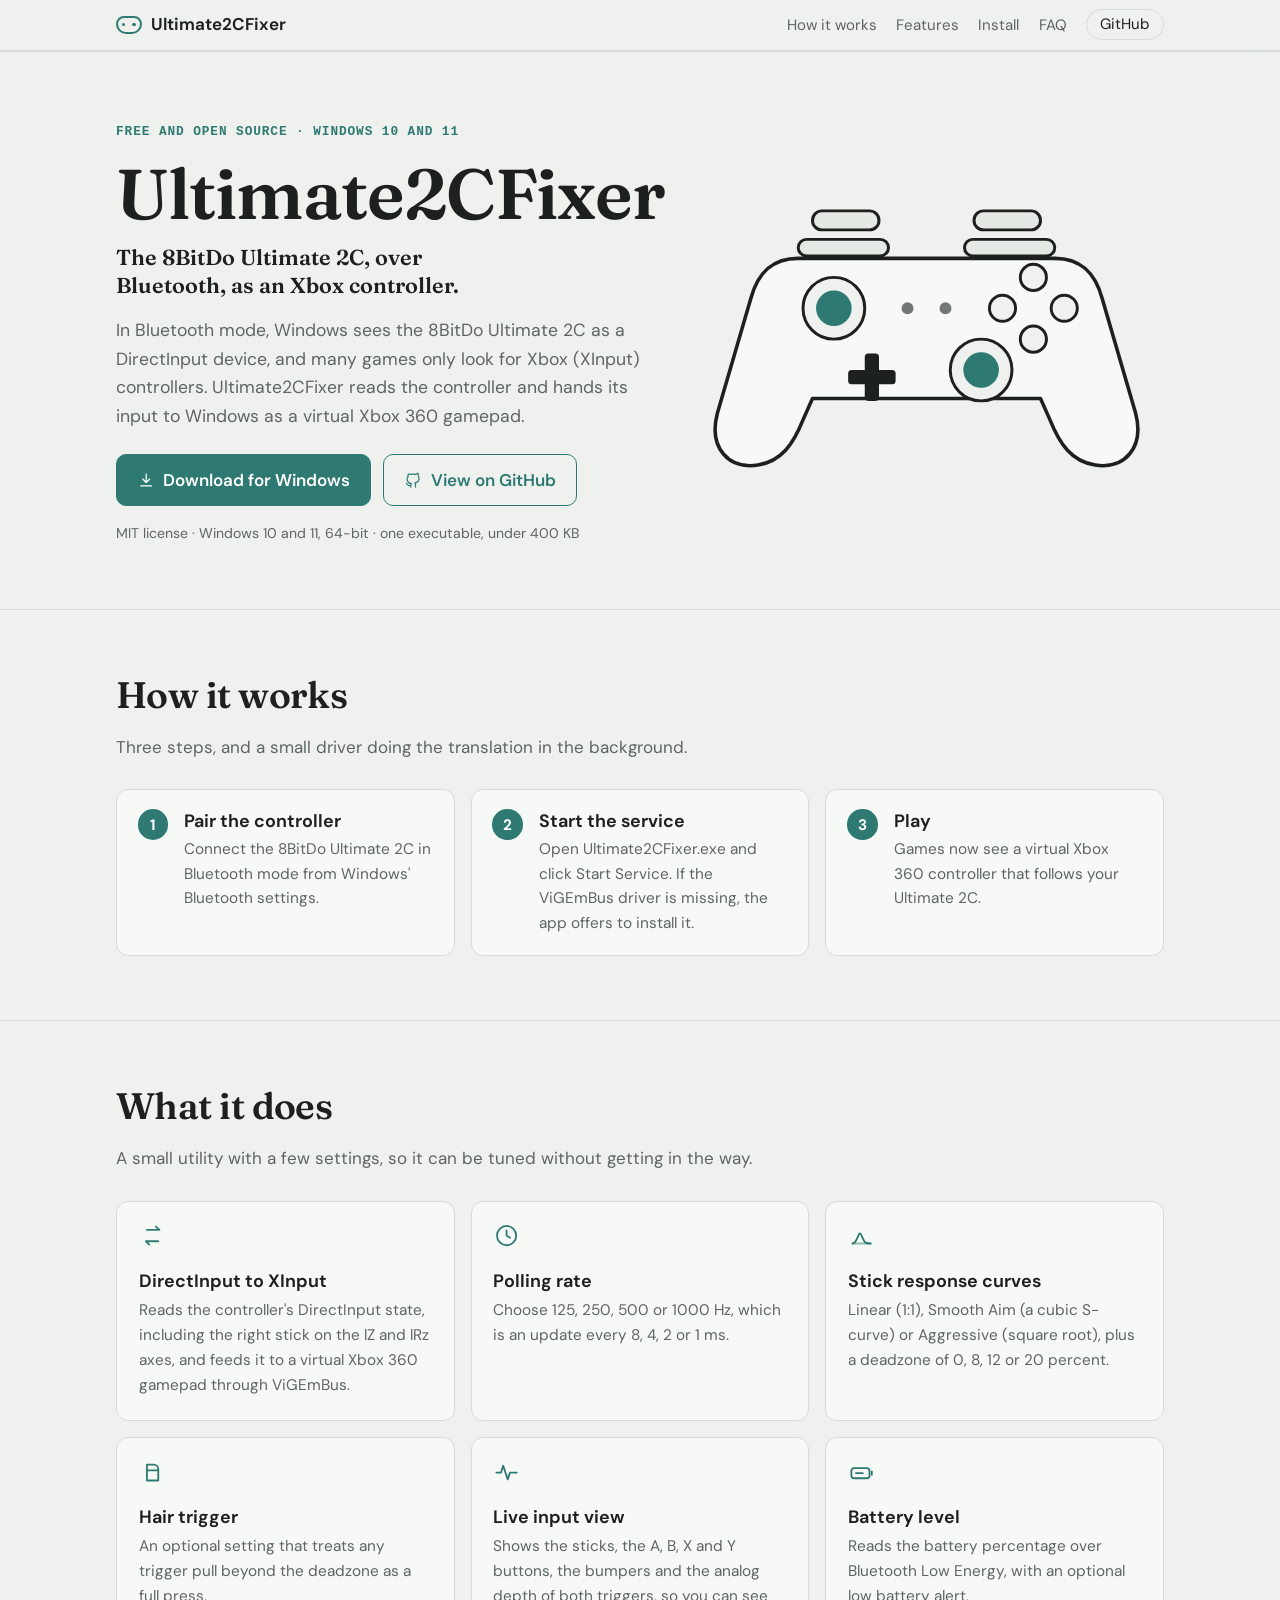
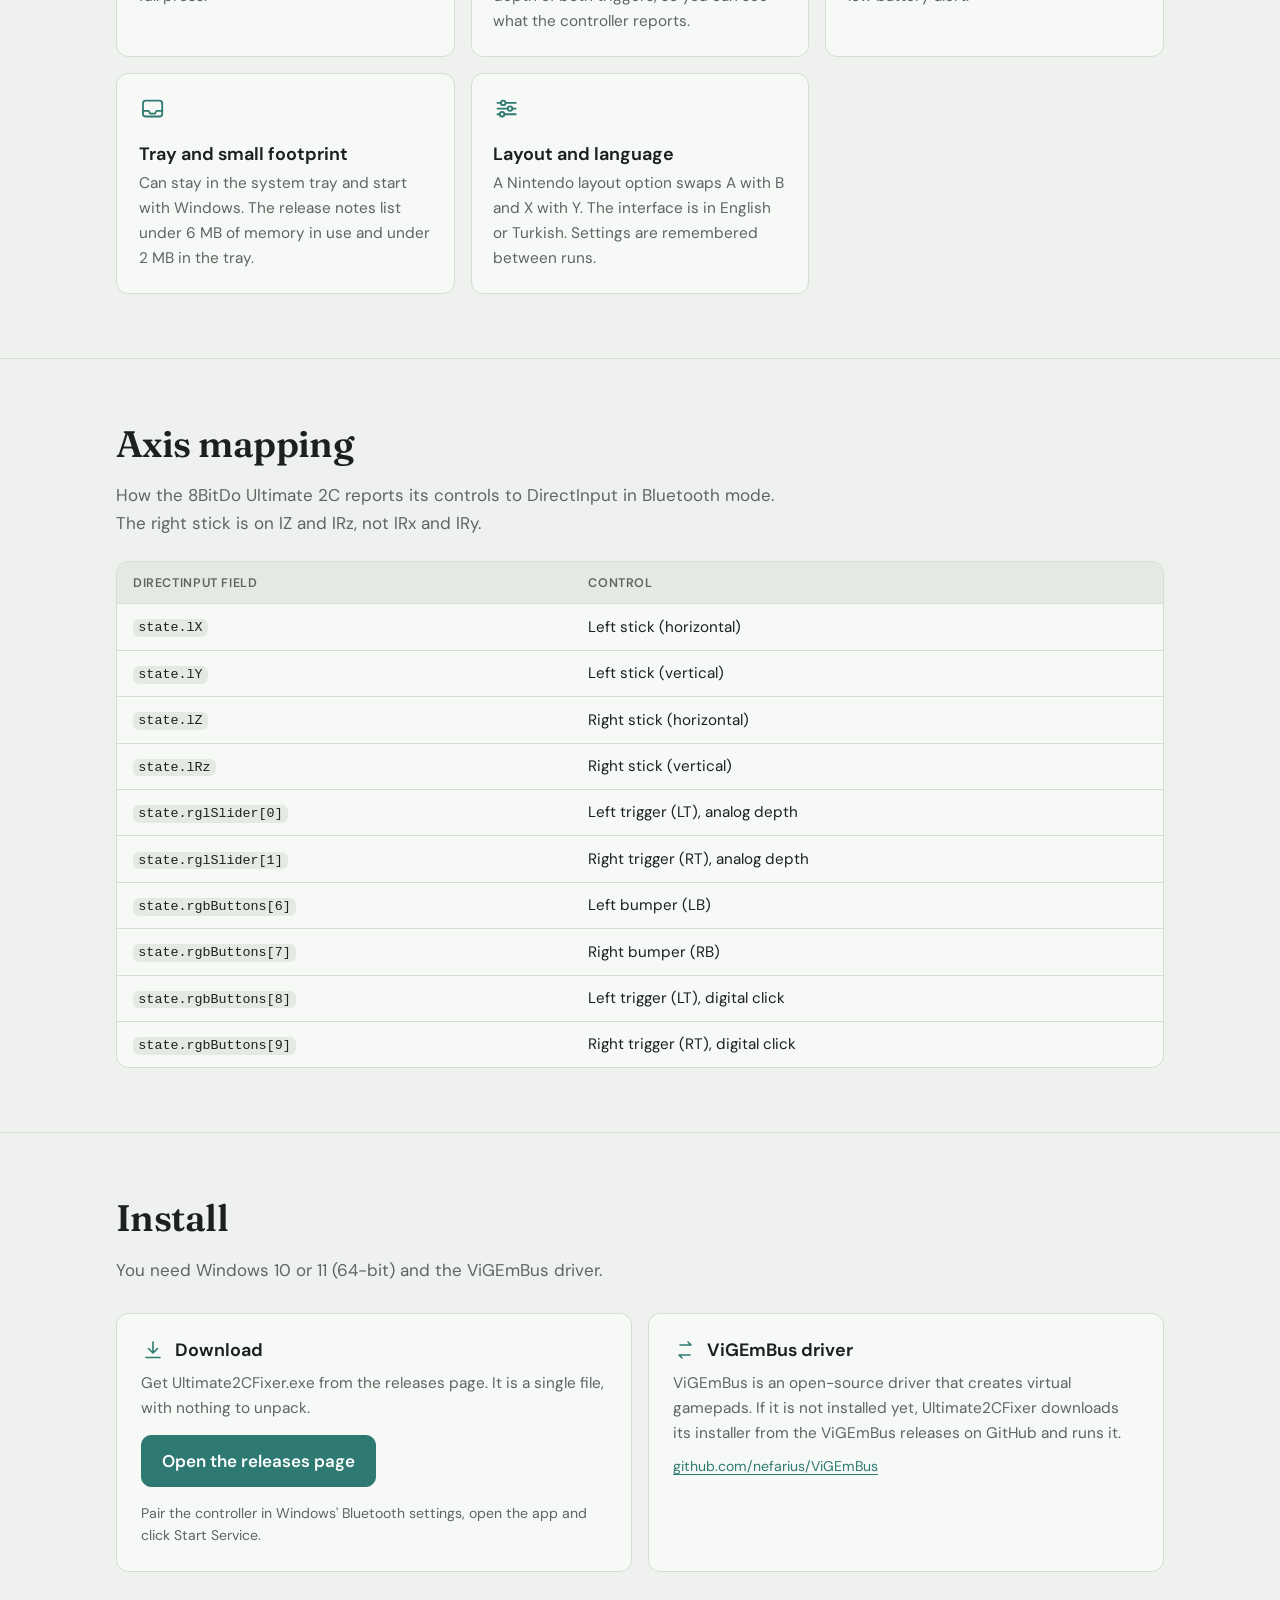
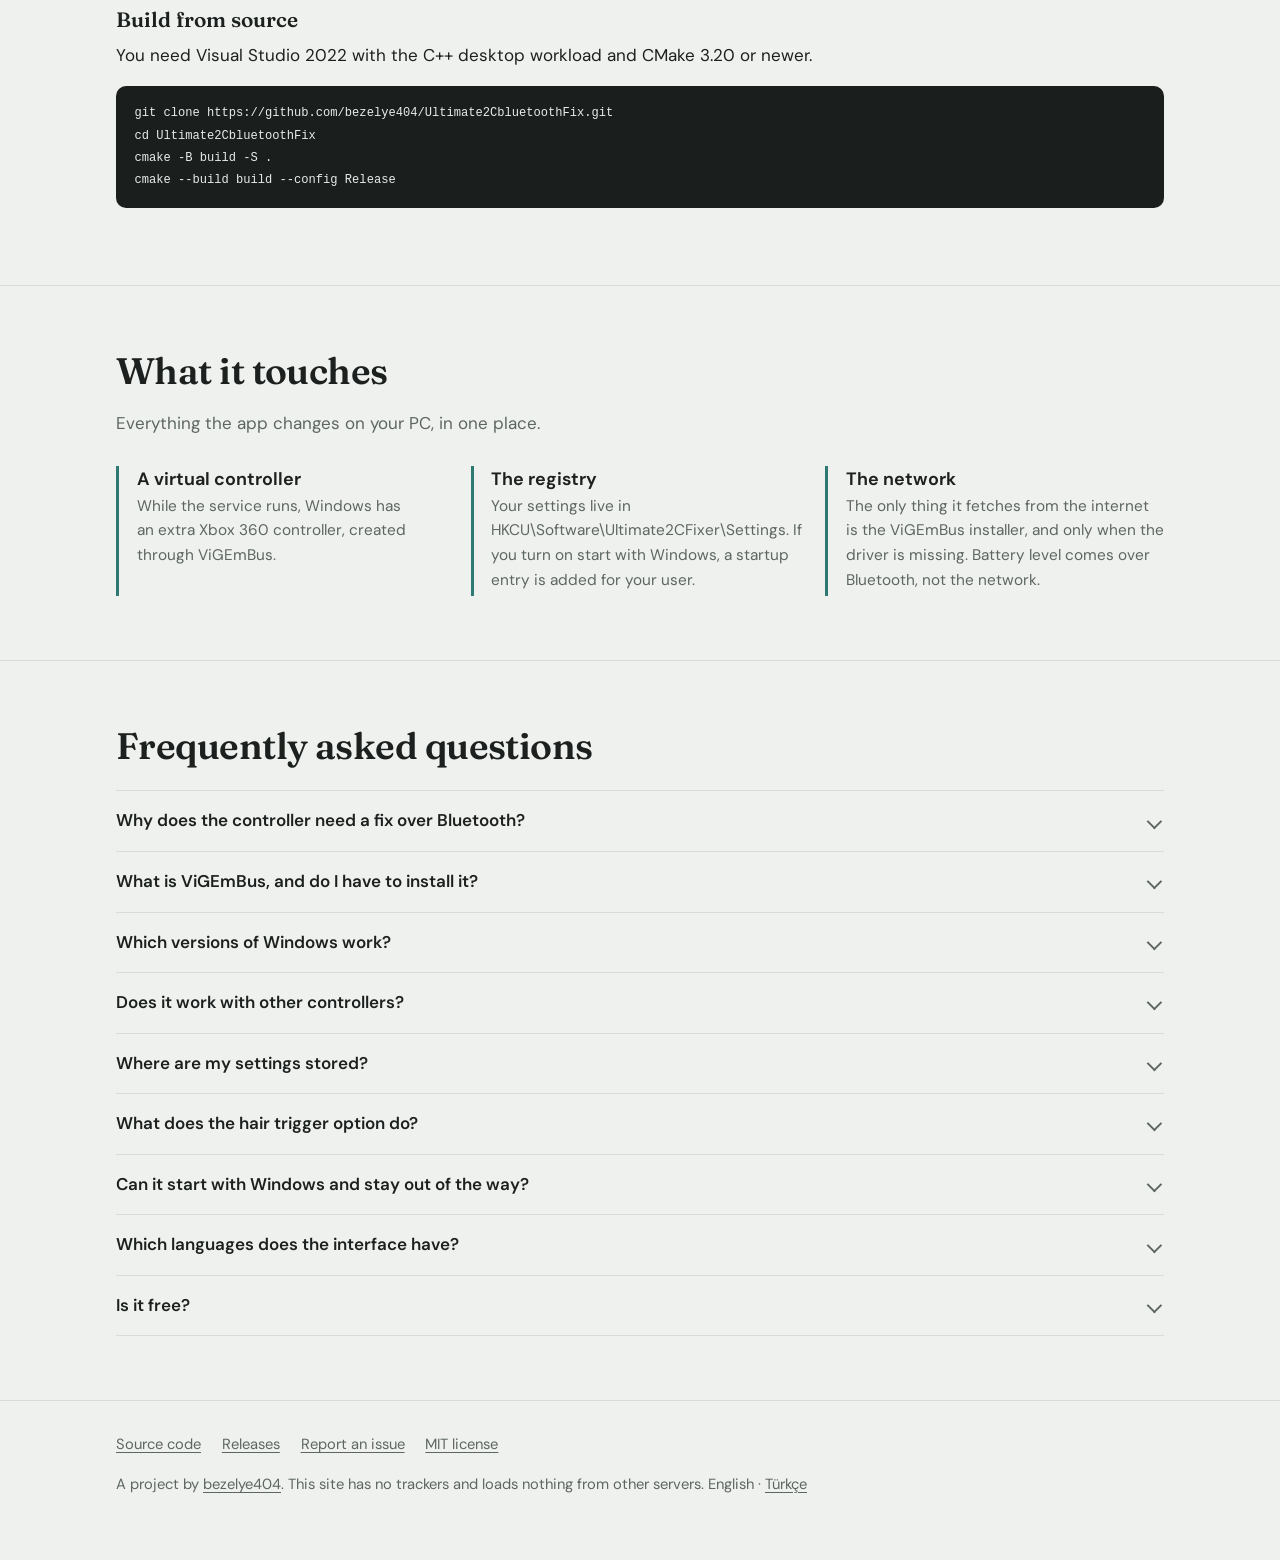
==== docs/index.html @ dd8c4dba "Add a project website (English and Turkish) in docs/" ====
<!doctype html>
<html lang="en">
<head>
  <meta charset="utf-8">
  <meta name="viewport" content="width=device-width, initial-scale=1">
  <title>Ultimate2CFixer: use the 8BitDo Ultimate 2C over Bluetooth on Windows</title>
  <meta name="description" content="Ultimate2CFixer is a free, open-source Windows utility that lets games see the 8BitDo Ultimate 2C as an Xbox (XInput) controller over Bluetooth. Native C++, under 400 KB.">
  <meta name="robots" content="index, follow, max-image-preview:large, max-snippet:-1">
  <link rel="canonical" href="https://bezelye404.github.io/Ultimate2CbluetoothFix/">
  <link rel="alternate" hreflang="en" href="https://bezelye404.github.io/Ultimate2CbluetoothFix/">
  <link rel="alternate" hreflang="tr" href="https://bezelye404.github.io/Ultimate2CbluetoothFix/tr/">
  <link rel="alternate" hreflang="x-default" href="https://bezelye404.github.io/Ultimate2CbluetoothFix/">
  <meta name="color-scheme" content="light dark">
  <meta name="theme-color" content="#eff1ee" media="(prefers-color-scheme: light)">
  <meta name="theme-color" content="#151918" media="(prefers-color-scheme: dark)">
  <meta http-equiv="Content-Security-Policy" content="default-src 'none'; img-src 'self'; style-src 'self'; font-src 'self'; base-uri 'none'; form-action 'none'">
  <meta name="referrer" content="no-referrer">
  <link rel="icon" type="image/svg+xml" href="favicon.svg">
  <link rel="preload" href="fonts/fraunces.woff2" as="font" type="font/woff2" crossorigin>
  <link rel="preload" href="fonts/dm-sans.woff2" as="font" type="font/woff2" crossorigin>
  <link rel="stylesheet" href="style.css">

  <meta property="og:type" content="website">
  <meta property="og:site_name" content="Ultimate2CFixer">
  <meta property="og:locale" content="en_US">
  <meta property="og:locale:alternate" content="tr_TR">
  <meta property="og:title" content="Ultimate2CFixer: the 8BitDo Ultimate 2C as an Xbox controller over Bluetooth">
  <meta property="og:description" content="A small, free Windows utility that turns the controller's Bluetooth DirectInput into a virtual Xbox 360 gamepad.">
  <meta property="og:url" content="https://bezelye404.github.io/Ultimate2CbluetoothFix/">
  <meta property="og:image" content="https://bezelye404.github.io/Ultimate2CbluetoothFix/og-image.png">
  <meta property="og:image:type" content="image/png">
  <meta property="og:image:width" content="1200">
  <meta property="og:image:height" content="630">
  <meta property="og:image:alt" content="Ultimate2CFixer: a flat drawing of a game controller">
  <meta name="twitter:card" content="summary_large_image">
  <meta name="twitter:title" content="Ultimate2CFixer: the 8BitDo Ultimate 2C as an Xbox controller over Bluetooth">
  <meta name="twitter:description" content="A small, free Windows utility that turns the controller's Bluetooth DirectInput into a virtual Xbox 360 gamepad.">
  <meta name="twitter:image" content="https://bezelye404.github.io/Ultimate2CbluetoothFix/og-image.png">

  <script type="application/ld+json">
  {
    "@context": "https://schema.org",
    "@graph": [
      {
        "@type": "SoftwareApplication",
        "@id": "https://bezelye404.github.io/Ultimate2CbluetoothFix/#app",
        "name": "Ultimate2CFixer",
        "alternateName": "Ultimate2CbluetoothFix",
        "applicationCategory": "UtilitiesApplication",
        "operatingSystem": "Windows 10, Windows 11 (64-bit)",
        "description": "A free, open-source Windows utility that exposes the 8BitDo Ultimate 2C, connected over Bluetooth, as a virtual Xbox 360 (XInput) controller.",
        "url": "https://bezelye404.github.io/Ultimate2CbluetoothFix/",
        "downloadUrl": "https://github.com/bezelye404/Ultimate2CbluetoothFix/releases/latest",
        "codeRepository": "https://github.com/bezelye404/Ultimate2CbluetoothFix",
        "license": "https://opensource.org/licenses/MIT",
        "isAccessibleForFree": true,
        "author": {
          "@id": "https://bezelye404.github.io/#person"
        },
        "offers": {
          "@type": "Offer",
          "price": "0",
          "priceCurrency": "USD"
        },
        "inLanguage": [
          "en",
          "tr"
        ]
      },
      {
        "@type": "FAQPage",
        "mainEntity": [
          {
            "@type": "Question",
            "name": "Why does the controller need a fix over Bluetooth?",
            "acceptedAnswer": {
              "@type": "Answer",
              "text": "In Bluetooth mode, Windows sees the Ultimate 2C as a DirectInput device, with the right stick on the lZ and lRz axes. Many games only support Xbox (XInput) controllers, so they do not see it. Ultimate2CFixer reads the DirectInput state and passes it on through a virtual Xbox 360 controller."
            }
          },
          {
            "@type": "Question",
            "name": "What is ViGEmBus, and do I have to install it?",
            "acceptedAnswer": {
              "@type": "Answer",
              "text": "ViGEmBus is an open-source driver that lets programs create virtual gamepads, and Ultimate2CFixer needs it. If it is missing, the app offers to download and install it."
            }
          },
          {
            "@type": "Question",
            "name": "Which versions of Windows work?",
            "acceptedAnswer": {
              "@type": "Answer",
              "text": "Windows 10 and 11, 64-bit."
            }
          },
          {
            "@type": "Question",
            "name": "Does it work with other controllers?",
            "acceptedAnswer": {
              "@type": "Answer",
              "text": "It was written for the 8BitDo Ultimate 2C in Bluetooth mode, and the axis mapping matches that controller. Other controllers are not covered."
            }
          },
          {
            "@type": "Question",
            "name": "Where are my settings stored?",
            "acceptedAnswer": {
              "@type": "Answer",
              "text": "In the registry, under HKCU\\Software\\Ultimate2CFixer\\Settings, for your Windows user only."
            }
          },
          {
            "@type": "Question",
            "name": "What does the hair trigger option do?",
            "acceptedAnswer": {
              "@type": "Answer",
              "text": "It treats any trigger pull beyond the deadzone as a full press, so a light touch registers as 255, the maximum."
            }
          },
          {
            "@type": "Question",
            "name": "Can it start with Windows and stay out of the way?",
            "acceptedAnswer": {
              "@type": "Answer",
              "text": "Yes. There is a start with Windows option, and the app can minimize to the system tray when you close the window."
            }
          },
          {
            "@type": "Question",
            "name": "Which languages does the interface have?",
            "acceptedAnswer": {
              "@type": "Answer",
              "text": "English and Turkish."
            }
          },
          {
            "@type": "Question",
            "name": "Is it free?",
            "acceptedAnswer": {
              "@type": "Answer",
              "text": "Yes. It is released under the MIT license and the source code is on GitHub."
            }
          }
        ]
      },
      {
        "@type": "BreadcrumbList",
        "itemListElement": [
          {
            "@type": "ListItem",
            "position": 1,
            "name": "bezelye404",
            "item": "https://bezelye404.github.io/"
          },
          {
            "@type": "ListItem",
            "position": 2,
            "name": "Ultimate2CFixer",
            "item": "https://bezelye404.github.io/Ultimate2CbluetoothFix/"
          }
        ]
      }
    ]
  }
  </script>
</head>
<body>
  <a class="skip" href="#main">Skip to content</a>

  <header class="site">
    <div class="wrap">
      <a class="brand" href="#top"><span class="mark" aria-hidden="true"></span> Ultimate2CFixer</a>
      <nav aria-label="Main">
        <ul>
          <li><a href="#how">How it works</a></li>
          <li class="hide-small"><a href="#features">Features</a></li>
          <li class="hide-small"><a href="#install">Install</a></li>
          <li class="hide-small"><a href="#faq">FAQ</a></li>
          <li><a class="pill" href="https://github.com/bezelye404/Ultimate2CbluetoothFix">GitHub</a></li>
        </ul>
      </nav>
    </div>
  </header>

  <main id="main">
    <section class="hero" id="top">
      <div class="wrap">
        <div class="hero-text">
          <p class="eyebrow">Free and open source · Windows 10 and 11</p>
          <h1>Ultimate2CFixer</h1>
          <p class="sub">The 8BitDo Ultimate 2C, over Bluetooth, as an Xbox controller.</p>
          <p class="lead">In Bluetooth mode, Windows sees the 8BitDo Ultimate 2C as a DirectInput device, and many games only look for Xbox (XInput) controllers. Ultimate2CFixer reads the controller and hands its input to Windows as a virtual Xbox 360 gamepad.</p>
          <div class="actions">
            <a class="btn" href="https://github.com/bezelye404/Ultimate2CbluetoothFix/releases/latest"><svg class="icon" viewBox="0 0 24 24" aria-hidden="true"><path d="M12 4v11M7.5 10.5L12 15l4.5-4.5M5 19.5h14"/></svg>Download for Windows</a>
            <a class="btn secondary" href="https://github.com/bezelye404/Ultimate2CbluetoothFix"><svg class="icon" viewBox="0 0 24 24" aria-hidden="true"><path d="M9 19c-4 1.2-4-2-6-2.5M15 21v-3.2a2.8 2.8 0 0 0-.8-2.2c2.7-.3 5.5-1.3 5.5-6a4.6 4.6 0 0 0-1.3-3.2 4.3 4.3 0 0 0-.1-3.2s-1-.3-3.4 1.3a11.6 11.6 0 0 0-6 0C6.5 3.9 5.5 4.2 5.5 4.2a4.3 4.3 0 0 0-.1 3.2A4.6 4.6 0 0 0 4.1 10.6c0 4.6 2.8 5.7 5.5 6A2.8 2.8 0 0 0 8.8 18.8V21"/></svg>View on GitHub</a>
          </div>
          <p class="meta">MIT license · Windows 10 and 11, 64-bit · one executable, under 400 KB</p>
        </div>
        <div class="hero-art"><svg class="pad" viewBox="0 0 400 260" role="img" aria-label="A flat drawing of a game controller with two sticks, four face buttons and a directional pad">
  <g class="triggers"><rect class="lt" x="104" y="26" width="56" height="16" rx="8"/><rect class="rt" x="240" y="26" width="56" height="16" rx="8"/></g>
  <g class="bumpers"><rect class="lb" x="92" y="50" width="76" height="14" rx="7"/><rect class="rb" x="232" y="50" width="76" height="14" rx="7"/></g>
  <path class="body" d="M92 66 H308 C330 66 342 78 348 100 L376 196 C384 226 366 244 342 240 C322 237 312 222 304 202 L296 184 H104 L96 202 C88 222 78 237 58 240 C34 244 16 226 24 196 L52 100 C58 78 70 66 92 66 Z"/>
  <g class="stick ls"><circle class="well" cx="122" cy="108" r="26"/><circle class="knob" cx="122" cy="108" r="15"/></g>
  <g class="stick rs"><circle class="well" cx="246" cy="160" r="26"/><circle class="knob" cx="246" cy="160" r="15"/></g>
  <g class="dpad"><rect x="148" y="146" width="12" height="40" rx="3"/><rect x="134" y="160" width="40" height="12" rx="3"/></g>
  <g class="face">
    <circle class="key y" cx="290" cy="82" r="11"/><circle class="key b" cx="316" cy="108" r="11"/>
    <circle class="key a" cx="290" cy="134" r="11"/><circle class="key x" cx="264" cy="108" r="11"/>
  </g>
  <g class="center"><circle cx="184" cy="108" r="5"/><circle cx="216" cy="108" r="5"/></g>
</svg></div>
      </div>
    </section>

    <section id="how">
      <div class="wrap">
        <h2>How it works</h2>
        <p class="intro">Three steps, and a small driver doing the translation in the background.</p>
        <ol class="steps">
          <li><span class="num">1</span><div><h3>Pair the controller</h3><p>Connect the 8BitDo Ultimate 2C in Bluetooth mode from Windows' Bluetooth settings.</p></div></li>
          <li><span class="num">2</span><div><h3>Start the service</h3><p>Open Ultimate2CFixer.exe and click Start Service. If the ViGEmBus driver is missing, the app offers to install it.</p></div></li>
          <li><span class="num">3</span><div><h3>Play</h3><p>Games now see a virtual Xbox 360 controller that follows your Ultimate 2C.</p></div></li>
        </ol>
      </div>
    </section>

    <section id="features">
      <div class="wrap">
        <h2>What it does</h2>
        <p class="intro">A small utility with a few settings, so it can be tuned without getting in the way.</p>
        <div class="grid">
          <article class="card">
            <svg class="icon" viewBox="0 0 24 24" aria-hidden="true"><path d="M7 7h11l-3-3M17 17H6l3 3"/></svg>
            <h3>DirectInput to XInput</h3>
            <p>Reads the controller's DirectInput state, including the right stick on the lZ and lRz axes, and feeds it to a virtual Xbox 360 gamepad through ViGEmBus.</p>
          </article>
          <article class="card">
            <svg class="icon" viewBox="0 0 24 24" aria-hidden="true"><circle cx="12" cy="12" r="8.5"/><path d="M12 7.5V12l3 2"/></svg>
            <h3>Polling rate</h3>
            <p>Choose 125, 250, 500 or 1000 Hz, which is an update every 8, 4, 2 or 1 ms.</p>
          </article>
          <article class="card">
            <svg class="icon" viewBox="0 0 24 24" aria-hidden="true"><path d="M4 19C9 19 9 5 12 12s3 7 8 7"/><path d="M4 19h16" opacity=".5"/></svg>
            <h3>Stick response curves</h3>
            <p>Linear (1:1), Smooth Aim (a cubic S-curve) or Aggressive (square root), plus a deadzone of 0, 8, 12 or 20 percent.</p>
          </article>
          <article class="card">
            <svg class="icon" viewBox="0 0 24 24" aria-hidden="true"><path d="M7 5h6a4 4 0 0 1 4 4v10H7z"/><path d="M7 10h10"/></svg>
            <h3>Hair trigger</h3>
            <p>An optional setting that treats any trigger pull beyond the deadzone as a full press.</p>
          </article>
          <article class="card">
            <svg class="icon" viewBox="0 0 24 24" aria-hidden="true"><path d="M3 12h4l2-6 4 12 2-6h6"/></svg>
            <h3>Live input view</h3>
            <p>Shows the sticks, the A, B, X and Y buttons, the bumpers and the analog depth of both triggers, so you can see what the controller reports.</p>
          </article>
          <article class="card">
            <svg class="icon" viewBox="0 0 24 24" aria-hidden="true"><rect x="3" y="8" width="16" height="9" rx="2.5"/><path d="M21 11v3M7 12.5h6"/></svg>
            <h3>Battery level</h3>
            <p>Reads the battery percentage over Bluetooth Low Energy, with an optional low battery alert.</p>
          </article>
          <article class="card">
            <svg class="icon" viewBox="0 0 24 24" aria-hidden="true"><rect x="3.5" y="5" width="17" height="14" rx="2.5"/><path d="M3.5 14h5l1.5 2.5h4L15.5 14h5"/></svg>
            <h3>Tray and small footprint</h3>
            <p>Can stay in the system tray and start with Windows. The release notes list under 6 MB of memory in use and under 2 MB in the tray.</p>
          </article>
          <article class="card">
            <svg class="icon" viewBox="0 0 24 24" aria-hidden="true"><path d="M4 7h16M4 12h16M4 17h16"/><circle cx="9" cy="7" r="2" fill="var(--surface)"/><circle cx="15" cy="12" r="2" fill="var(--surface)"/><circle cx="8" cy="17" r="2" fill="var(--surface)"/></svg>
            <h3>Layout and language</h3>
            <p>A Nintendo layout option swaps A with B and X with Y. The interface is in English or Turkish. Settings are remembered between runs.</p>
          </article>
        </div>
      </div>
    </section>

    <section id="mapping">
      <div class="wrap">
        <h2>Axis mapping</h2>
        <p class="intro">How the 8BitDo Ultimate 2C reports its controls to DirectInput in Bluetooth mode. The right stick is on lZ and lRz, not lRx and lRy.</p>
        <div class="table-scroll">
          <table>
            <thead><tr><th scope="col">DirectInput field</th><th scope="col">Control</th></tr></thead>
            <tbody>
              <tr><td><code>state.lX</code></td><td>Left stick (horizontal)</td></tr>
              <tr><td><code>state.lY</code></td><td>Left stick (vertical)</td></tr>
              <tr><td><code>state.lZ</code></td><td>Right stick (horizontal)</td></tr>
              <tr><td><code>state.lRz</code></td><td>Right stick (vertical)</td></tr>
              <tr><td><code>state.rglSlider[0]</code></td><td>Left trigger (LT), analog depth</td></tr>
              <tr><td><code>state.rglSlider[1]</code></td><td>Right trigger (RT), analog depth</td></tr>
              <tr><td><code>state.rgbButtons[6]</code></td><td>Left bumper (LB)</td></tr>
              <tr><td><code>state.rgbButtons[7]</code></td><td>Right bumper (RB)</td></tr>
              <tr><td><code>state.rgbButtons[8]</code></td><td>Left trigger (LT), digital click</td></tr>
              <tr><td><code>state.rgbButtons[9]</code></td><td>Right trigger (RT), digital click</td></tr>
            </tbody>
          </table>
        </div>
      </div>
    </section>

    <section id="install">
      <div class="wrap">
        <h2>Install</h2>
        <p class="intro">You need Windows 10 or 11 (64-bit) and the ViGEmBus driver.</p>
        <div class="install-grid">
          <div class="install-card">
            <h3><svg class="icon" viewBox="0 0 24 24" aria-hidden="true"><path d="M12 4v11M7.5 10.5L12 15l4.5-4.5M5 19.5h14"/></svg>Download</h3>
            <p>Get Ultimate2CFixer.exe from the releases page. It is a single file, with nothing to unpack.</p>
            <a class="btn" href="https://github.com/bezelye404/Ultimate2CbluetoothFix/releases/latest">Open the releases page</a>
            <p class="small">Pair the controller in Windows' Bluetooth settings, open the app and click Start Service.</p>
          </div>
          <div class="install-card">
            <h3><svg class="icon" viewBox="0 0 24 24" aria-hidden="true"><path d="M7 7h11l-3-3M17 17H6l3 3"/></svg>ViGEmBus driver</h3>
            <p>ViGEmBus is an open-source driver that creates virtual gamepads. If it is not installed yet, Ultimate2CFixer downloads its installer from the ViGEmBus releases on GitHub and runs it.</p>
            <p class="small"><a href="https://github.com/nefarius/ViGEmBus">github.com/nefarius/ViGEmBus</a></p>
          </div>
        </div>
        <div class="build">
          <h3>Build from source</h3>
          <p>You need Visual Studio 2022 with the C++ desktop workload and CMake 3.20 or newer.</p>
<pre><code>git clone https://github.com/bezelye404/Ultimate2CbluetoothFix.git
cd Ultimate2CbluetoothFix
cmake -B build -S .
cmake --build build --config Release</code></pre>
        </div>
      </div>
    </section>

    <section id="touches">
      <div class="wrap">
        <h2>What it touches</h2>
        <p class="intro">Everything the app changes on your PC, in one place.</p>
        <ul class="touches">
          <li><h3>A virtual controller</h3><p>While the service runs, Windows has an extra Xbox 360 controller, created through ViGEmBus.</p></li>
          <li><h3>The registry</h3><p>Your settings live in HKCU\Software\Ultimate2CFixer\Settings. If you turn on start with Windows, a startup entry is added for your user.</p></li>
          <li><h3>The network</h3><p>The only thing it fetches from the internet is the ViGEmBus installer, and only when the driver is missing. Battery level comes over Bluetooth, not the network.</p></li>
        </ul>
      </div>
    </section>

    <section id="faq">
      <div class="wrap">
        <h2>Frequently asked questions</h2>
        <details>
          <summary>Why does the controller need a fix over Bluetooth?</summary>
          <p>In Bluetooth mode, Windows sees the Ultimate 2C as a DirectInput device, with the right stick on the lZ and lRz axes. Many games only support Xbox (XInput) controllers, so they do not see it. Ultimate2CFixer reads the DirectInput state and passes it on through a virtual Xbox 360 controller.</p>
        </details>
        <details>
          <summary>What is ViGEmBus, and do I have to install it?</summary>
          <p>ViGEmBus is an open-source driver that lets programs create virtual gamepads, and Ultimate2CFixer needs it. If it is missing, the app offers to download and install it.</p>
        </details>
        <details>
          <summary>Which versions of Windows work?</summary>
          <p>Windows 10 and 11, 64-bit.</p>
        </details>
        <details>
          <summary>Does it work with other controllers?</summary>
          <p>It was written for the 8BitDo Ultimate 2C in Bluetooth mode, and the axis mapping matches that controller. Other controllers are not covered.</p>
        </details>
        <details>
          <summary>Where are my settings stored?</summary>
          <p>In the registry, under HKCU\Software\Ultimate2CFixer\Settings, for your Windows user only.</p>
        </details>
        <details>
          <summary>What does the hair trigger option do?</summary>
          <p>It treats any trigger pull beyond the deadzone as a full press, so a light touch registers as 255, the maximum.</p>
        </details>
        <details>
          <summary>Can it start with Windows and stay out of the way?</summary>
          <p>Yes. There is a start with Windows option, and the app can minimize to the system tray when you close the window.</p>
        </details>
        <details>
          <summary>Which languages does the interface have?</summary>
          <p>English and Turkish.</p>
        </details>
        <details>
          <summary>Is it free?</summary>
          <p>Yes. It is released under the MIT license and the source code is on GitHub.</p>
        </details>
      </div>
    </section>
  </main>

  <footer class="site">
    <div class="wrap">
      <ul>
        <li><a href="https://github.com/bezelye404/Ultimate2CbluetoothFix">Source code</a></li>
        <li><a href="https://github.com/bezelye404/Ultimate2CbluetoothFix/releases">Releases</a></li>
        <li><a href="https://github.com/bezelye404/Ultimate2CbluetoothFix/issues">Report an issue</a></li>
        <li><a href="https://github.com/bezelye404/Ultimate2CbluetoothFix/blob/main/LICENSE">MIT license</a></li>
      </ul>
      <p>A project by <a href="https://bezelye404.github.io/">bezelye404</a>. This site has no trackers and loads nothing from other servers. English · <a href="tr/" hreflang="tr" lang="tr">Türkçe</a></p>
    </div>
  </footer>
</body>
</html>
---- docs/style.css ----
/* Fonts are served from this site (see fonts/): Fraunces for headings, DM Sans for text (Latin and Latin Extended, so Turkish letters render in the same fonts). Both are SIL OFL 1.1. */
@font-face { font-family: "Fraunces"; src: url("fonts/fraunces.woff2") format("woff2"); font-weight: 100 900; font-style: normal; font-display: swap; unicode-range: U+0000-00FF, U+0131, U+0152-0153, U+02BB-02BC, U+02C6, U+02DA, U+02DC, U+0304, U+0308, U+0329, U+2000-206F, U+20AC, U+2122, U+2191, U+2193, U+2212, U+2215, U+FEFF, U+FFFD; }
@font-face { font-family: "Fraunces"; src: url("fonts/fraunces-ext.woff2") format("woff2"); font-weight: 100 900; font-style: normal; font-display: swap; unicode-range: U+0100-02BA, U+02BD-02C5, U+02C7-02CC, U+02CE-02D7, U+02DD-02FF, U+0304, U+0308, U+0329, U+1D00-1DBF, U+1E00-1E9F, U+1EF2-1EFF, U+2020, U+20A0-20AB, U+20AD-20C0, U+2113, U+2C60-2C7F, U+A720-A7FF; }
@font-face { font-family: "DM Sans"; src: url("fonts/dm-sans.woff2") format("woff2"); font-weight: 100 1000; font-style: normal; font-display: swap; unicode-range: U+0000-00FF, U+0131, U+0152-0153, U+02BB-02BC, U+02C6, U+02DA, U+02DC, U+0304, U+0308, U+0329, U+2000-206F, U+20AC, U+2122, U+2191, U+2193, U+2212, U+2215, U+FEFF, U+FFFD; }
@font-face { font-family: "DM Sans"; src: url("fonts/dm-sans-ext.woff2") format("woff2"); font-weight: 100 1000; font-style: normal; font-display: swap; unicode-range: U+0100-02BA, U+02BD-02C5, U+02C7-02CC, U+02CE-02D7, U+02DD-02FF, U+0304, U+0308, U+0329, U+1D00-1DBF, U+1E00-1E9F, U+1EF2-1EFF, U+2020, U+20A0-20AB, U+20AD-20C0, U+2113, U+2C60-2C7F, U+A720-A7FF; }

/* Flat, matte colors: paper and graphite with one calm teal. No gradients, no glow. */
:root {
  --serif: "Fraunces", ui-serif, "New York", Georgia, "Times New Roman", serif;
  --sans: "DM Sans", -apple-system, BlinkMacSystemFont, "SF Pro Text", system-ui, "Segoe UI", sans-serif;
  --mono: ui-monospace, "SF Mono", Menlo, Consolas, monospace;
  --bg: #eff1ee;
  --surface: #f7f9f6;
  --surface-2: #e5e9e4;
  --text: #1c211f;
  --muted: #5d6661;
  --line: #d6dcd6;
  --accent: #2e7a72;
  --accent-text: #ffffff;
  --term: #1a1f1d;
  --ease: cubic-bezier(0.22, 0.61, 0.36, 1);
}

@media (prefers-color-scheme: dark) {
  :root {
    --bg: #151918;
    --surface: #1c2120;
    --surface-2: #252b29;
    --text: #e8ece9;
    --muted: #98a29c;
    --line: #2d3532;
    --accent: #6cb7ad;
    --accent-text: #0f1413;
    --term: #0f1211;
  }
}

* { box-sizing: border-box; }
html { scroll-behavior: smooth; scroll-padding-top: 4.2rem; }
@media (prefers-reduced-motion: reduce) { html { scroll-behavior: auto; } }

body { margin: 0; background: var(--bg); color: var(--text); font: 17px/1.62 var(--sans); -webkit-font-smoothing: antialiased; }

h1, h2, h3 { font-family: var(--serif); font-weight: 600; line-height: 1.12; letter-spacing: -0.015em; margin: 0 0 0.5em; text-wrap: balance; }
h1 { font-size: clamp(2.6rem, 6.4vw, 4.4rem); margin-bottom: 0.15em; }
h2 { font-size: clamp(1.7rem, 3.2vw, 2.3rem); }
h3 { font-size: 1.12rem; font-family: var(--sans); font-weight: 650; letter-spacing: 0; }
p { margin: 0 0 1em; text-wrap: pretty; }
a { color: var(--accent); text-underline-offset: 3px; transition: color 0.2s var(--ease); }
a:hover { text-decoration-thickness: 2px; }
a:focus-visible, summary:focus-visible { outline: 2px solid var(--accent); outline-offset: 3px; border-radius: 6px; }
code { font: 0.88em var(--mono); background: var(--surface-2); padding: 0.1em 0.4em; border-radius: 6px; }

.icon { width: 1.5rem; height: 1.5rem; fill: none; stroke: currentColor; stroke-width: 1.6; stroke-linecap: round; stroke-linejoin: round; flex: none; }

.wrap { max-width: 68rem; margin: 0 auto; padding: 0 1.25rem; }
.skip { position: absolute; left: -999px; top: 0; background: var(--accent); color: var(--accent-text); padding: 0.5rem 1rem; z-index: 20; }
.skip:focus { left: 0; }

.eyebrow { font: 600 0.8rem var(--mono); letter-spacing: 0.07em; text-transform: uppercase; color: var(--accent); margin-bottom: 1rem; }

/* header */
header.site { position: sticky; top: 0; z-index: 10; background: color-mix(in srgb, var(--bg) 88%, transparent); backdrop-filter: blur(10px); -webkit-backdrop-filter: blur(10px); border-bottom: 1px solid var(--line); }
header.site .wrap { display: flex; align-items: center; justify-content: space-between; gap: 1rem; padding-top: 0.7rem; padding-bottom: 0.7rem; }
.brand { display: flex; align-items: center; gap: 0.6rem; color: var(--text); text-decoration: none; font-weight: 650; }
.mark { width: 1.6rem; height: 1.1rem; border: 2px solid var(--accent); border-radius: 0.6rem 0.6rem 0.75rem 0.75rem; position: relative; }
.mark::before, .mark::after { content: ""; position: absolute; top: 0.28rem; width: 0.2rem; height: 0.2rem; border-radius: 50%; background: var(--accent); }
.mark::before { left: 0.25rem; } .mark::after { right: 0.25rem; }
nav ul { display: flex; align-items: center; flex-wrap: wrap; gap: 0.3rem 1.2rem; list-style: none; margin: 0; padding: 0; font-size: 0.94rem; }
nav a { color: var(--muted); text-decoration: none; }
nav a:hover { color: var(--text); }
nav a.pill { color: var(--text); border: 1px solid var(--line); padding: 0.28rem 0.85rem; border-radius: 999px; transition: border-color 0.2s var(--ease), background-color 0.2s var(--ease); }
nav a.pill:hover { border-color: var(--accent); background: var(--surface); }

/* hero */
.hero { padding: 4.5rem 0 4rem; }
.hero .wrap { display: grid; grid-template-columns: minmax(0, 1.05fr) minmax(0, 0.95fr); gap: 3rem; align-items: center; }
.sub { font: 600 1.35rem/1.3 var(--serif); margin-bottom: 1rem; text-wrap: balance; }
.lead { font-size: 1.1rem; color: var(--muted); max-width: 36rem; }
.actions { display: flex; flex-wrap: wrap; gap: 0.75rem; margin: 1.5rem 0 1rem; }
.btn { display: inline-flex; align-items: center; gap: 0.5rem; padding: 0.7rem 1.25rem; border-radius: 10px; border: 1px solid var(--accent); background: var(--accent); color: var(--accent-text); text-decoration: none; font-weight: 600; transition: transform 0.2s var(--ease), filter 0.2s var(--ease), background-color 0.2s var(--ease); }
.btn:hover { transform: translateY(-1px); filter: brightness(0.94); }
.btn.secondary { background: transparent; color: var(--accent); }
.btn.secondary:hover { background: var(--surface); filter: none; }
.btn .icon { width: 1.15rem; height: 1.15rem; }
.meta { font-size: 0.88rem; color: var(--muted); margin: 0.6rem 0 0; }

/* the controller drawing */
.hero-art { display: grid; place-items: center; }
.pad { width: 100%; max-width: 30rem; height: auto; color: var(--text); overflow: visible; }
.pad .body { fill: var(--surface); stroke: currentColor; stroke-width: 3; stroke-linejoin: round; }
.pad .well { fill: var(--bg); stroke: currentColor; stroke-width: 2.5; }
.pad .knob { fill: var(--accent); }
.pad .dpad rect { fill: currentColor; }
.pad .center circle { fill: currentColor; opacity: 0.6; }
.pad .key { fill: var(--bg); stroke: currentColor; stroke-width: 2.5; }
.pad .lt, .pad .rt, .pad .lb, .pad .rb { fill: var(--surface-2); stroke: currentColor; stroke-width: 2.5; }
.pad .knob, .pad .key, .pad .lt, .pad .rt { transform-box: fill-box; transform-origin: center; }

/* sections */
section { padding: 4rem 0; border-top: 1px solid var(--line); }
.intro { color: var(--muted); max-width: 42rem; }

.steps { list-style: none; margin: 1.75rem 0 0; padding: 0; display: grid; grid-template-columns: repeat(auto-fit, minmax(16rem, 1fr)); gap: 1rem; }
.steps li { display: flex; gap: 1rem; background: var(--surface); border: 1px solid var(--line); border-radius: 12px; padding: 1.2rem 1.3rem; transition: transform 0.25s var(--ease), border-color 0.25s var(--ease); }
.steps li:hover { transform: translateY(-3px); border-color: color-mix(in srgb, var(--accent) 55%, var(--line)); }
.num { flex: none; display: grid; place-items: center; width: 1.9rem; height: 1.9rem; border-radius: 50%; background: var(--accent); color: var(--accent-text); font: 700 0.95rem var(--sans); }
.steps h3 { margin: 0.1rem 0 0.35rem; }
.steps p { margin: 0; color: var(--muted); font-size: 0.96rem; }

.grid { display: grid; grid-template-columns: repeat(auto-fit, minmax(16.5rem, 1fr)); gap: 1rem; margin-top: 1.75rem; }
.card { background: var(--surface); border: 1px solid var(--line); border-radius: 12px; padding: 1.3rem 1.35rem 1.4rem; transition: transform 0.25s var(--ease), border-color 0.25s var(--ease); }
.card:hover { transform: translateY(-3px); border-color: color-mix(in srgb, var(--accent) 55%, var(--line)); }
.card .icon { color: var(--accent); width: 1.7rem; height: 1.7rem; margin-bottom: 0.8rem; }
.card h3 { margin-bottom: 0.4em; }
.card p { margin: 0; color: var(--muted); font-size: 0.96rem; }

.table-scroll { overflow-x: auto; margin-top: 1.5rem; border: 1px solid var(--line); border-radius: 12px; background: var(--surface); }
table { width: 100%; border-collapse: collapse; font-size: 0.95rem; }
th, td { text-align: left; padding: 0.65rem 1rem; border-bottom: 1px solid var(--line); vertical-align: top; }
tr:last-child td { border-bottom: 0; }
th { color: var(--muted); font-weight: 600; font-size: 0.78rem; text-transform: uppercase; letter-spacing: 0.05em; background: var(--surface-2); }
tbody tr { transition: background-color 0.2s var(--ease); }
tbody tr:hover { background: color-mix(in srgb, var(--accent) 7%, transparent); }

.install-grid { display: grid; grid-template-columns: repeat(auto-fit, minmax(19rem, 1fr)); gap: 1rem; margin-top: 1.75rem; }
.install-card { background: var(--surface); border: 1px solid var(--line); border-radius: 12px; padding: 1.5rem; display: flex; flex-direction: column; gap: 0.6rem; }
.install-card h3 { display: flex; align-items: center; gap: 0.6rem; margin: 0; }
.install-card h3 .icon { color: var(--accent); }
.install-card p { margin: 0; color: var(--muted); font-size: 0.96rem; }
.install-card .btn { align-self: flex-start; margin: 0.3rem 0; }
.install-card .small { font-size: 0.88rem; }
.build { margin-top: 2.25rem; }
.build h3 { font-family: var(--serif); font-size: 1.3rem; font-weight: 600; }
pre { background: var(--term); color: #e8ece9; padding: 1rem 1.15rem; border-radius: 10px; overflow-x: auto; font-size: 0.86rem; }
pre code { background: none; padding: 0; color: inherit; }

.touches { list-style: none; margin: 1.75rem 0 0; padding: 0; display: grid; grid-template-columns: repeat(auto-fit, minmax(16rem, 1fr)); gap: 1rem; }
.touches li { border-left: 3px solid var(--accent); padding: 0.2rem 0 0.2rem 1.1rem; }
.touches h3 { margin: 0 0 0.3rem; }
.touches p { margin: 0; color: var(--muted); font-size: 0.96rem; }

details { border-bottom: 1px solid var(--line); padding: 1rem 0; }
details:first-of-type { border-top: 1px solid var(--line); margin-top: 1.5rem; }
summary { cursor: pointer; font-weight: 600; list-style: none; display: flex; align-items: center; justify-content: space-between; gap: 1rem; }
summary::-webkit-details-marker { display: none; }
summary::after { content: ""; width: 0.55rem; height: 0.55rem; border-right: 2px solid var(--muted); border-bottom: 2px solid var(--muted); transform: rotate(45deg); transition: transform 0.25s var(--ease); flex: none; margin-right: 0.25rem; }
details[open] summary::after { transform: rotate(-135deg); }
details p { margin: 0.7rem 0 0; color: var(--muted); animation: fade-down 0.3s var(--ease); }

footer.site { border-top: 1px solid var(--line); padding: 2rem 0 3rem; color: var(--muted); font-size: 0.92rem; }
footer.site ul { display: flex; flex-wrap: wrap; gap: 0.25rem 1.3rem; list-style: none; padding: 0; margin: 0 0 1rem; }
footer.site a { color: var(--muted); }
footer.site a:hover { color: var(--text); }

/* motion */
@keyframes rise { from { opacity: 0; transform: translateY(14px); } to { opacity: 1; transform: none; } }
@keyframes fade-down { from { opacity: 0; transform: translateY(-4px); } to { opacity: 1; transform: none; } }
@keyframes orbit-a { 0%, 100% { transform: translate(0, 0); } 25% { transform: translate(9px, -6px); } 50% { transform: translate(5px, 8px); } 75% { transform: translate(-9px, 3px); } }
@keyframes orbit-b { 0%, 100% { transform: translate(0, 0); } 30% { transform: translate(-8px, 6px); } 60% { transform: translate(7px, 3px); } 80% { transform: translate(2px, -8px); } }
@keyframes press { 0%, 14%, 100% { fill: var(--bg); } 3%, 11% { fill: var(--accent); } }
@keyframes pull { 0%, 60%, 100% { fill: var(--surface-2); } 70%, 85% { fill: var(--accent); } }

@media (prefers-reduced-motion: no-preference) {
  .hero-text > * { animation: rise 0.7s var(--ease) both; }
  .hero-text > :nth-child(2) { animation-delay: 0.06s; }
  .hero-text > :nth-child(3) { animation-delay: 0.12s; }
  .hero-text > :nth-child(4) { animation-delay: 0.18s; }
  .hero-text > :nth-child(5) { animation-delay: 0.24s; }
  .hero-text > :nth-child(6) { animation-delay: 0.3s; }
  .hero-art { animation: rise 0.9s var(--ease) 0.2s both; }
  .pad .ls .knob { animation: orbit-a 7s ease-in-out infinite; }
  .pad .rs .knob { animation: orbit-b 9s ease-in-out infinite; }
  .pad .key { animation: press 6s ease-in-out infinite; }
  .pad .key.y { animation-delay: 0s; } .pad .key.b { animation-delay: 1.5s; } .pad .key.a { animation-delay: 3s; } .pad .key.x { animation-delay: 4.5s; }
  .pad .lt { animation: pull 5s ease-in-out infinite; } .pad .rt { animation: pull 5s ease-in-out 2.5s infinite; }
  @supports (animation-timeline: view()) {
    .card, .steps li, .install-card, .table-scroll, .touches li { animation: rise linear both; animation-timeline: view(); animation-range: entry 0% entry 35%; }
  }
}

@media (max-width: 880px) {
  .hero { padding: 2.75rem 0 3rem; }
  .hero .wrap { grid-template-columns: minmax(0, 1fr); gap: 2.5rem; }
  section { padding: 3rem 0; }
}
@media (max-width: 600px) {
  body { font-size: 16px; }
  nav ul { font-size: 0.88rem; gap: 0.3rem 0.9rem; }
  nav li.hide-small { display: none; }
}
@media (max-width: 440px) {
  nav li:not(:last-child) { display: none; }
}
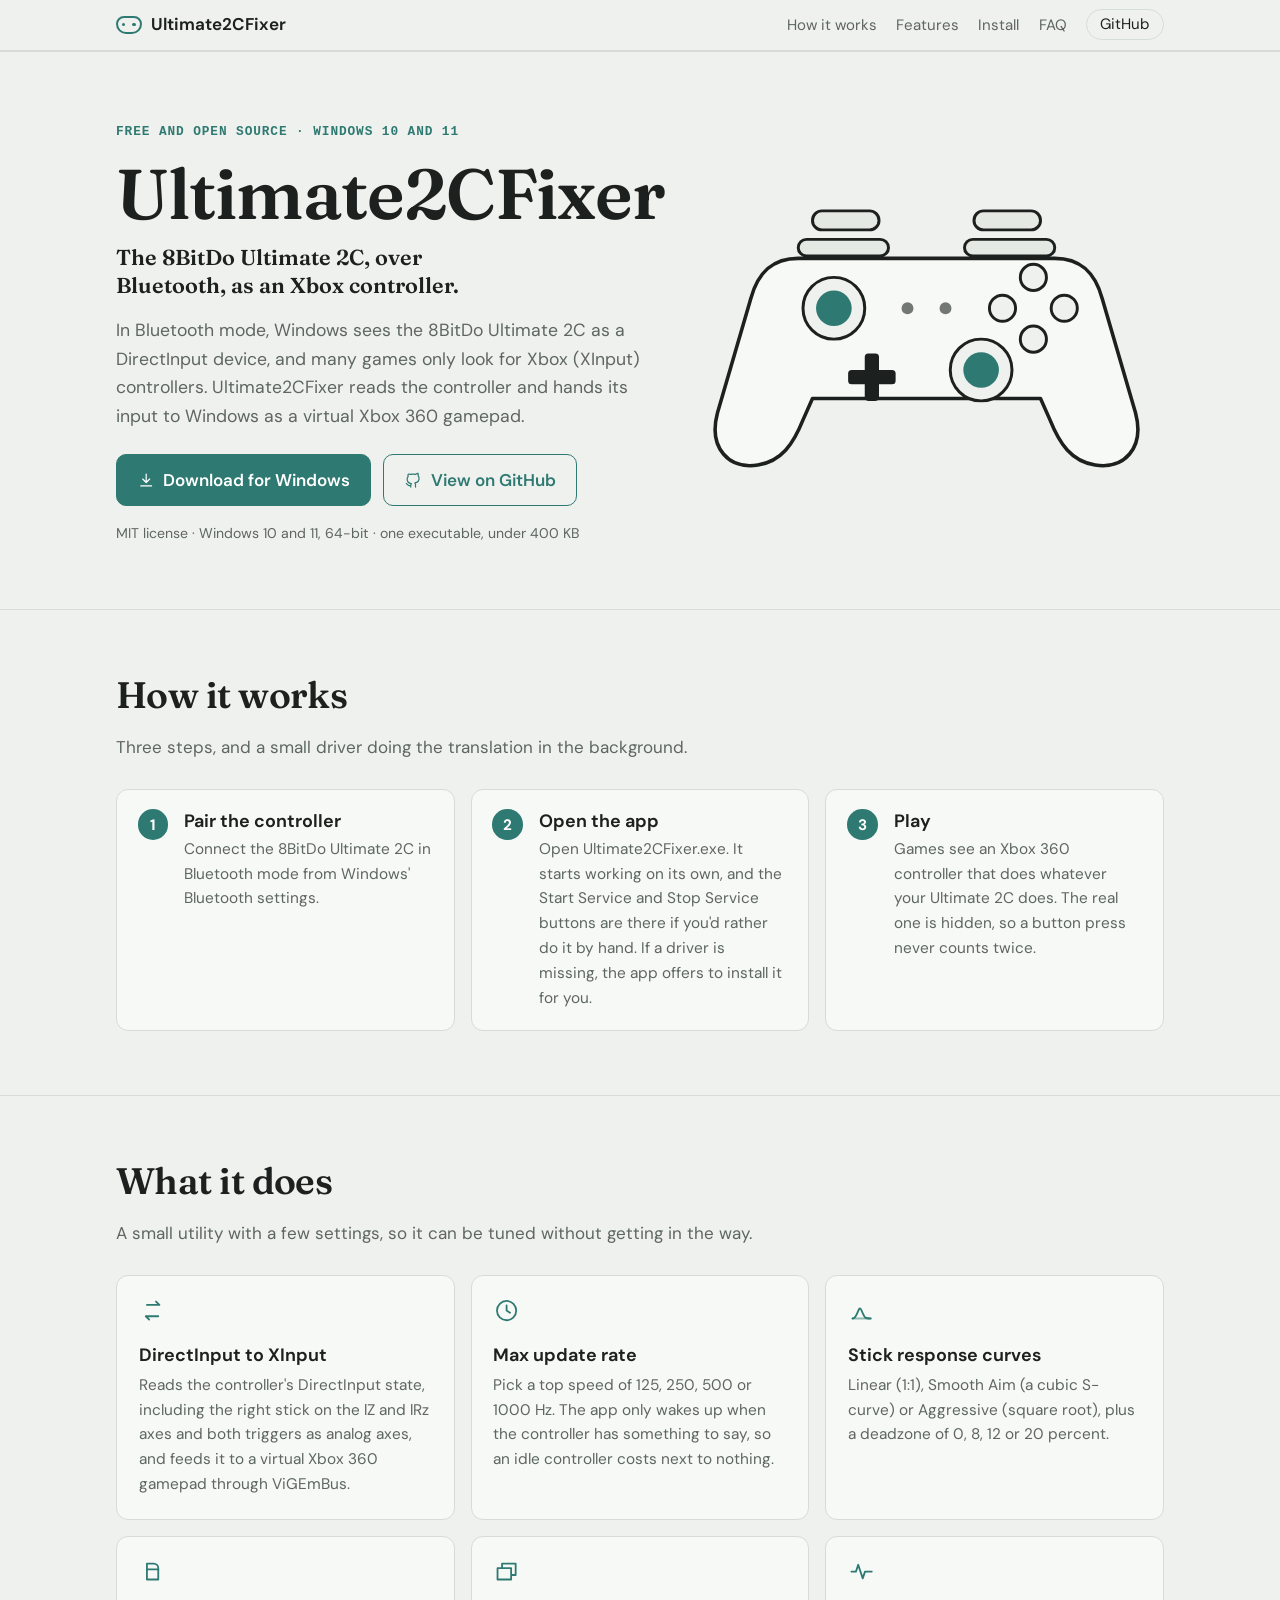
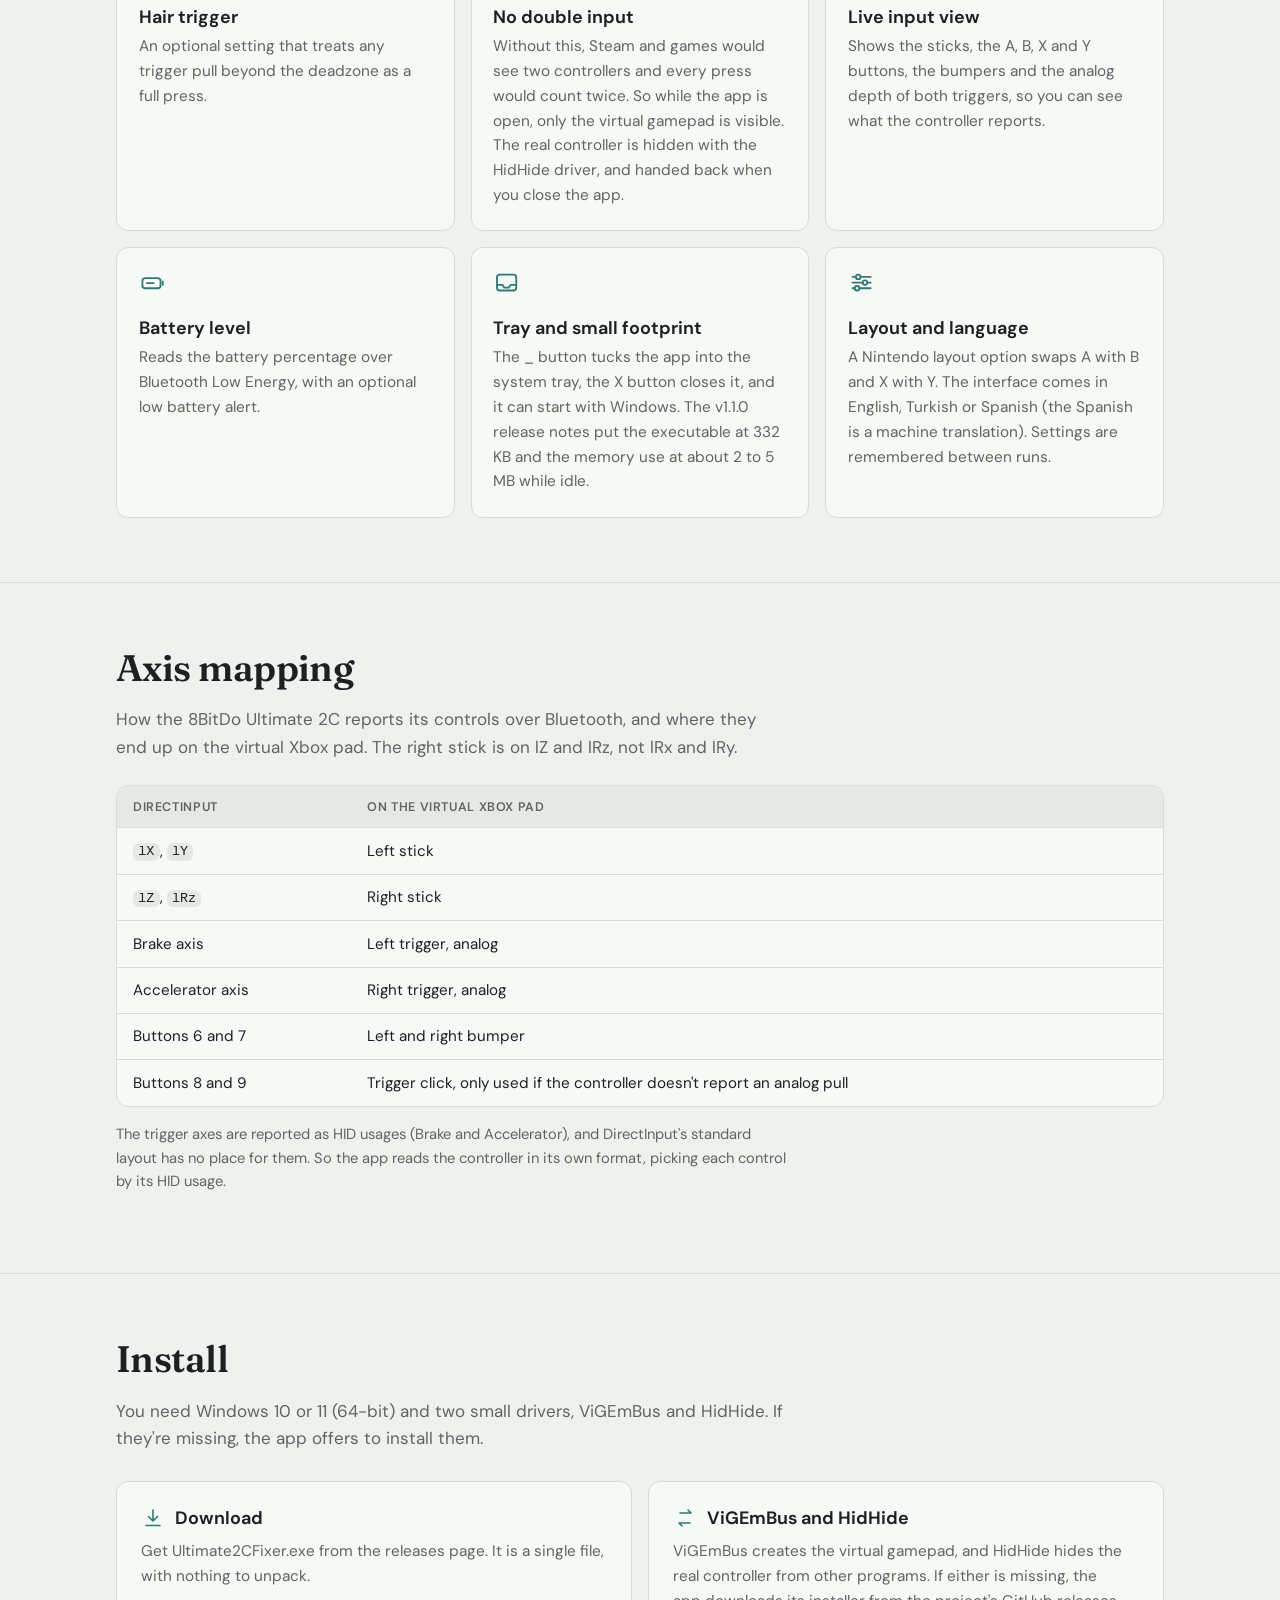
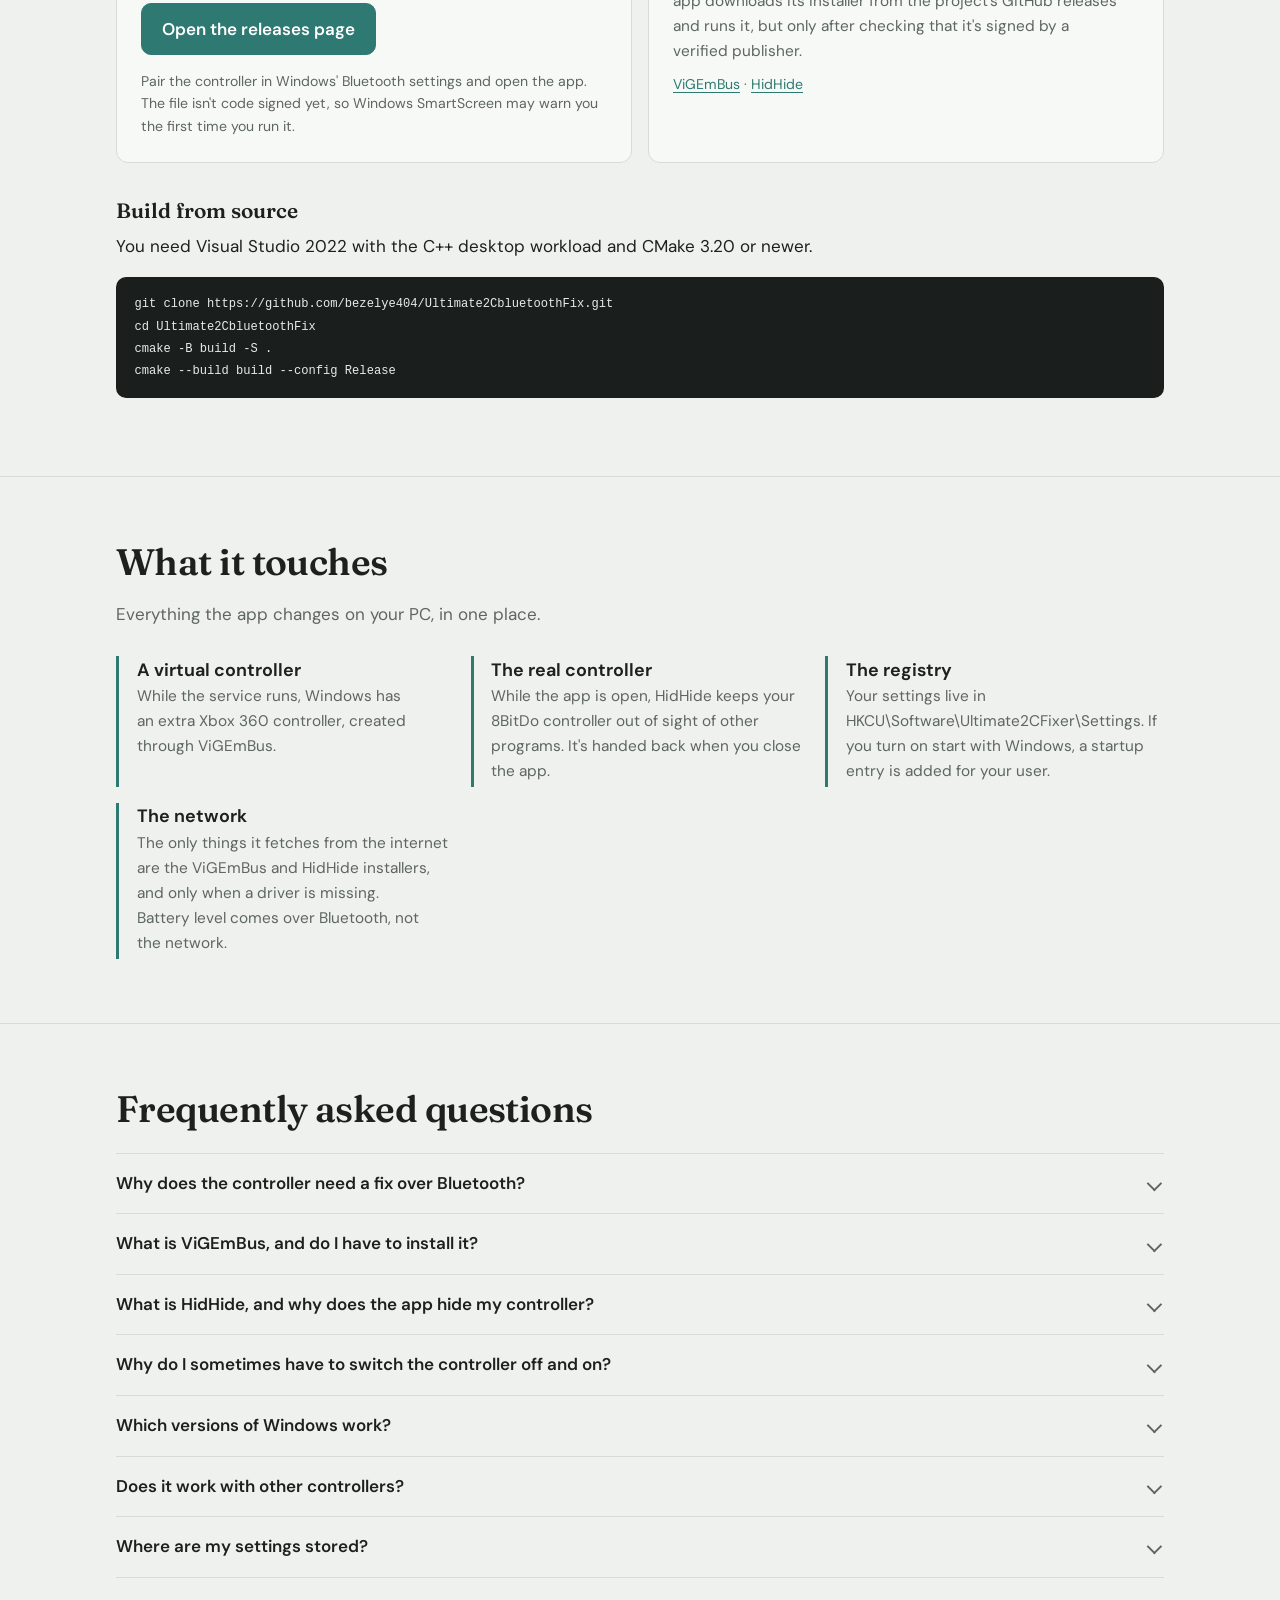
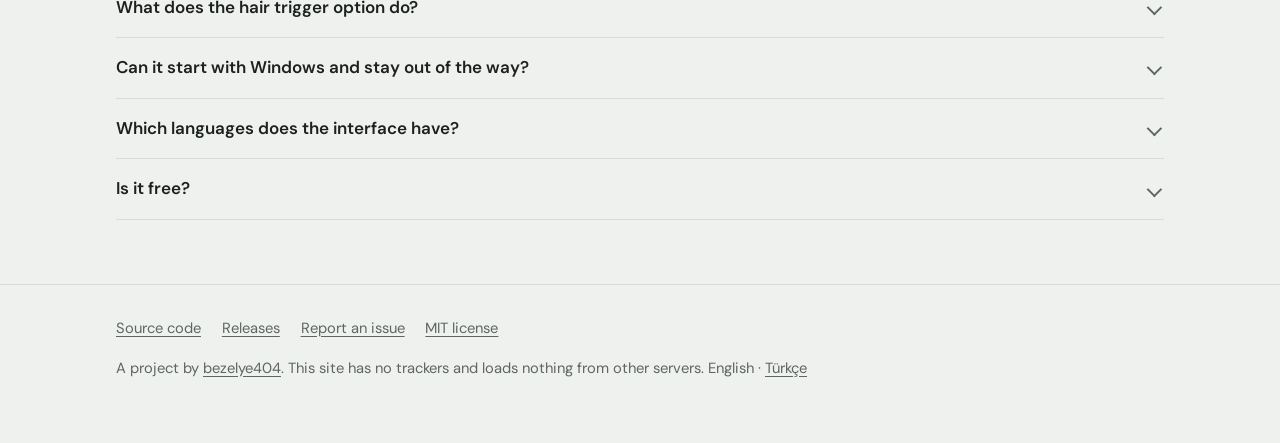
==== commit 6c8a875b: "Update the website for v1.1.0: no double input, HidHide, Spanish, new axis table" ====
--- a/docs/index.html
+++ b/docs/index.html
@@ -64,7 +64,8 @@
         },
         "inLanguage": [
           "en",
-          "tr"
+          "tr",
+          "es"
         ]
       },
       {
@@ -88,6 +89,22 @@
           },
           {
             "@type": "Question",
+            "name": "What is HidHide, and why does the app hide my controller?",
+            "acceptedAnswer": {
+              "@type": "Answer",
+              "text": "Without it, Steam and games would see two controllers, the real one and the virtual one, and every press would count twice. HidHide is an open-source driver that hides the real controller from other programs. Ultimate2CFixer turns it on whenever it runs (there's no setting for it) and gives the controller back when you close the app. If the driver is missing, the app offers to install it."
+            }
+          },
+          {
+            "@type": "Question",
+            "name": "Why do I sometimes have to switch the controller off and on?",
+            "acceptedAnswer": {
+              "@type": "Answer",
+              "text": "Some programs, like a browser tab or Steam, may already be holding the controller when the hiding starts, and Windows doesn't tell them anything changed. If you open the app while the controller is already on, it lets you know: turn the controller off and on once, and reload the browser page. If the app starts with Windows, before the controller connects, you won't run into this."
+            }
+          },
+          {
+            "@type": "Question",
             "name": "Which versions of Windows work?",
             "acceptedAnswer": {
               "@type": "Answer",
@@ -123,7 +140,7 @@
             "name": "Can it start with Windows and stay out of the way?",
             "acceptedAnswer": {
               "@type": "Answer",
-              "text": "Yes. There is a start with Windows option, and the app can minimize to the system tray when you close the window."
+              "text": "Yes. There's a start with Windows option, the _ button tucks the app into the system tray, and the X button closes it."
             }
           },
           {
@@ -131,7 +148,7 @@
             "name": "Which languages does the interface have?",
             "acceptedAnswer": {
               "@type": "Answer",
-              "text": "English and Turkish."
+              "text": "English, Turkish and Spanish. The Spanish text is a machine translation."
             }
           },
           {
@@ -219,8 +236,8 @@
         <p class="intro">Three steps, and a small driver doing the translation in the background.</p>
         <ol class="steps">
           <li><span class="num">1</span><div><h3>Pair the controller</h3><p>Connect the 8BitDo Ultimate 2C in Bluetooth mode from Windows' Bluetooth settings.</p></div></li>
-          <li><span class="num">2</span><div><h3>Start the service</h3><p>Open Ultimate2CFixer.exe and click Start Service. If the ViGEmBus driver is missing, the app offers to install it.</p></div></li>
-          <li><span class="num">3</span><div><h3>Play</h3><p>Games now see a virtual Xbox 360 controller that follows your Ultimate 2C.</p></div></li>
+          <li><span class="num">2</span><div><h3>Open the app</h3><p>Open Ultimate2CFixer.exe. It starts working on its own, and the Start Service and Stop Service buttons are there if you'd rather do it by hand. If a driver is missing, the app offers to install it for you.</p></div></li>
+          <li><span class="num">3</span><div><h3>Play</h3><p>Games see an Xbox 360 controller that does whatever your Ultimate 2C does. The real one is hidden, so a button press never counts twice.</p></div></li>
         </ol>
       </div>
     </section>
@@ -233,12 +250,12 @@
           <article class="card">
             <svg class="icon" viewBox="0 0 24 24" aria-hidden="true"><path d="M7 7h11l-3-3M17 17H6l3 3"/></svg>
             <h3>DirectInput to XInput</h3>
-            <p>Reads the controller's DirectInput state, including the right stick on the lZ and lRz axes, and feeds it to a virtual Xbox 360 gamepad through ViGEmBus.</p>
+            <p>Reads the controller's DirectInput state, including the right stick on the lZ and lRz axes and both triggers as analog axes, and feeds it to a virtual Xbox 360 gamepad through ViGEmBus.</p>
           </article>
           <article class="card">
             <svg class="icon" viewBox="0 0 24 24" aria-hidden="true"><circle cx="12" cy="12" r="8.5"/><path d="M12 7.5V12l3 2"/></svg>
-            <h3>Polling rate</h3>
-            <p>Choose 125, 250, 500 or 1000 Hz, which is an update every 8, 4, 2 or 1 ms.</p>
+            <h3>Max update rate</h3>
+            <p>Pick a top speed of 125, 250, 500 or 1000 Hz. The app only wakes up when the controller has something to say, so an idle controller costs next to nothing.</p>
           </article>
           <article class="card">
             <svg class="icon" viewBox="0 0 24 24" aria-hidden="true"><path d="M4 19C9 19 9 5 12 12s3 7 8 7"/><path d="M4 19h16" opacity=".5"/></svg>
@@ -251,6 +268,11 @@
             <p>An optional setting that treats any trigger pull beyond the deadzone as a full press.</p>
           </article>
           <article class="card">
+            <svg class="icon" viewBox="0 0 24 24" aria-hidden="true"><path d="M8 8V5h12v10h-3M4 9h12v10H4z"/></svg>
+            <h3>No double input</h3>
+            <p>Without this, Steam and games would see two controllers and every press would count twice. So while the app is open, only the virtual gamepad is visible. The real controller is hidden with the HidHide driver, and handed back when you close the app.</p>
+          </article>
+          <article class="card">
             <svg class="icon" viewBox="0 0 24 24" aria-hidden="true"><path d="M3 12h4l2-6 4 12 2-6h6"/></svg>
             <h3>Live input view</h3>
             <p>Shows the sticks, the A, B, X and Y buttons, the bumpers and the analog depth of both triggers, so you can see what the controller reports.</p>
@@ -263,12 +285,12 @@
           <article class="card">
             <svg class="icon" viewBox="0 0 24 24" aria-hidden="true"><rect x="3.5" y="5" width="17" height="14" rx="2.5"/><path d="M3.5 14h5l1.5 2.5h4L15.5 14h5"/></svg>
             <h3>Tray and small footprint</h3>
-            <p>Can stay in the system tray and start with Windows. The release notes list under 6 MB of memory in use and under 2 MB in the tray.</p>
+            <p>The _ button tucks the app into the system tray, the X button closes it, and it can start with Windows. The v1.1.0 release notes put the executable at 332 KB and the memory use at about 2 to 5 MB while idle.</p>
           </article>
           <article class="card">
             <svg class="icon" viewBox="0 0 24 24" aria-hidden="true"><path d="M4 7h16M4 12h16M4 17h16"/><circle cx="9" cy="7" r="2" fill="var(--surface)"/><circle cx="15" cy="12" r="2" fill="var(--surface)"/><circle cx="8" cy="17" r="2" fill="var(--surface)"/></svg>
             <h3>Layout and language</h3>
-            <p>A Nintendo layout option swaps A with B and X with Y. The interface is in English or Turkish. Settings are remembered between runs.</p>
+            <p>A Nintendo layout option swaps A with B and X with Y. The interface comes in English, Turkish or Spanish (the Spanish is a machine translation). Settings are remembered between runs.</p>
           </article>
         </div>
       </div>
@@ -277,42 +299,39 @@
     <section id="mapping">
       <div class="wrap">
         <h2>Axis mapping</h2>
-        <p class="intro">How the 8BitDo Ultimate 2C reports its controls to DirectInput in Bluetooth mode. The right stick is on lZ and lRz, not lRx and lRy.</p>
+        <p class="intro">How the 8BitDo Ultimate 2C reports its controls over Bluetooth, and where they end up on the virtual Xbox pad. The right stick is on lZ and lRz, not lRx and lRy.</p>
         <div class="table-scroll">
           <table>
-            <thead><tr><th scope="col">DirectInput field</th><th scope="col">Control</th></tr></thead>
+            <thead><tr><th scope="col">DirectInput</th><th scope="col">On the virtual Xbox pad</th></tr></thead>
             <tbody>
-              <tr><td><code>state.lX</code></td><td>Left stick (horizontal)</td></tr>
-              <tr><td><code>state.lY</code></td><td>Left stick (vertical)</td></tr>
-              <tr><td><code>state.lZ</code></td><td>Right stick (horizontal)</td></tr>
-              <tr><td><code>state.lRz</code></td><td>Right stick (vertical)</td></tr>
-              <tr><td><code>state.rglSlider[0]</code></td><td>Left trigger (LT), analog depth</td></tr>
-              <tr><td><code>state.rglSlider[1]</code></td><td>Right trigger (RT), analog depth</td></tr>
-              <tr><td><code>state.rgbButtons[6]</code></td><td>Left bumper (LB)</td></tr>
-              <tr><td><code>state.rgbButtons[7]</code></td><td>Right bumper (RB)</td></tr>
-              <tr><td><code>state.rgbButtons[8]</code></td><td>Left trigger (LT), digital click</td></tr>
-              <tr><td><code>state.rgbButtons[9]</code></td><td>Right trigger (RT), digital click</td></tr>
+              <tr><td><code>lX</code>, <code>lY</code></td><td>Left stick</td></tr>
+              <tr><td><code>lZ</code>, <code>lRz</code></td><td>Right stick</td></tr>
+              <tr><td>Brake axis</td><td>Left trigger, analog</td></tr>
+              <tr><td>Accelerator axis</td><td>Right trigger, analog</td></tr>
+              <tr><td>Buttons 6 and 7</td><td>Left and right bumper</td></tr>
+              <tr><td>Buttons 8 and 9</td><td>Trigger click, only used if the controller doesn't report an analog pull</td></tr>
             </tbody>
           </table>
         </div>
+        <p class="note">The trigger axes are reported as HID usages (Brake and Accelerator), and DirectInput's standard layout has no place for them. So the app reads the controller in its own format, picking each control by its HID usage.</p>
       </div>
     </section>
 
     <section id="install">
       <div class="wrap">
         <h2>Install</h2>
-        <p class="intro">You need Windows 10 or 11 (64-bit) and the ViGEmBus driver.</p>
+        <p class="intro">You need Windows 10 or 11 (64-bit) and two small drivers, ViGEmBus and HidHide. If they're missing, the app offers to install them.</p>
         <div class="install-grid">
           <div class="install-card">
             <h3><svg class="icon" viewBox="0 0 24 24" aria-hidden="true"><path d="M12 4v11M7.5 10.5L12 15l4.5-4.5M5 19.5h14"/></svg>Download</h3>
             <p>Get Ultimate2CFixer.exe from the releases page. It is a single file, with nothing to unpack.</p>
             <a class="btn" href="https://github.com/bezelye404/Ultimate2CbluetoothFix/releases/latest">Open the releases page</a>
-            <p class="small">Pair the controller in Windows' Bluetooth settings, open the app and click Start Service.</p>
+            <p class="small">Pair the controller in Windows' Bluetooth settings and open the app. The file isn't code signed yet, so Windows SmartScreen may warn you the first time you run it.</p>
           </div>
           <div class="install-card">
-            <h3><svg class="icon" viewBox="0 0 24 24" aria-hidden="true"><path d="M7 7h11l-3-3M17 17H6l3 3"/></svg>ViGEmBus driver</h3>
-            <p>ViGEmBus is an open-source driver that creates virtual gamepads. If it is not installed yet, Ultimate2CFixer downloads its installer from the ViGEmBus releases on GitHub and runs it.</p>
-            <p class="small"><a href="https://github.com/nefarius/ViGEmBus">github.com/nefarius/ViGEmBus</a></p>
+            <h3><svg class="icon" viewBox="0 0 24 24" aria-hidden="true"><path d="M7 7h11l-3-3M17 17H6l3 3"/></svg>ViGEmBus and HidHide</h3>
+            <p>ViGEmBus creates the virtual gamepad, and HidHide hides the real controller from other programs. If either is missing, the app downloads its installer from the project's GitHub releases and runs it, but only after checking that it's signed by a verified publisher.</p>
+            <p class="small"><a href="https://github.com/nefarius/ViGEmBus">ViGEmBus</a> · <a href="https://github.com/nefarius/HidHide">HidHide</a></p>
           </div>
         </div>
         <div class="build">
@@ -332,8 +351,9 @@
         <p class="intro">Everything the app changes on your PC, in one place.</p>
         <ul class="touches">
           <li><h3>A virtual controller</h3><p>While the service runs, Windows has an extra Xbox 360 controller, created through ViGEmBus.</p></li>
+          <li><h3>The real controller</h3><p>While the app is open, HidHide keeps your 8BitDo controller out of sight of other programs. It's handed back when you close the app.</p></li>
           <li><h3>The registry</h3><p>Your settings live in HKCU\Software\Ultimate2CFixer\Settings. If you turn on start with Windows, a startup entry is added for your user.</p></li>
-          <li><h3>The network</h3><p>The only thing it fetches from the internet is the ViGEmBus installer, and only when the driver is missing. Battery level comes over Bluetooth, not the network.</p></li>
+          <li><h3>The network</h3><p>The only things it fetches from the internet are the ViGEmBus and HidHide installers, and only when a driver is missing. Battery level comes over Bluetooth, not the network.</p></li>
         </ul>
       </div>
     </section>
@@ -350,6 +370,14 @@
           <p>ViGEmBus is an open-source driver that lets programs create virtual gamepads, and Ultimate2CFixer needs it. If it is missing, the app offers to download and install it.</p>
         </details>
         <details>
+          <summary>What is HidHide, and why does the app hide my controller?</summary>
+          <p>Without it, Steam and games would see two controllers, the real one and the virtual one, and every press would count twice. HidHide is an open-source driver that hides the real controller from other programs. Ultimate2CFixer turns it on whenever it runs (there's no setting for it) and gives the controller back when you close the app. If the driver is missing, the app offers to install it.</p>
+        </details>
+        <details>
+          <summary>Why do I sometimes have to switch the controller off and on?</summary>
+          <p>Some programs, like a browser tab or Steam, may already be holding the controller when the hiding starts, and Windows doesn't tell them anything changed. If you open the app while the controller is already on, it lets you know: turn the controller off and on once, and reload the browser page. If the app starts with Windows, before the controller connects, you won't run into this.</p>
+        </details>
+        <details>
           <summary>Which versions of Windows work?</summary>
           <p>Windows 10 and 11, 64-bit.</p>
         </details>
@@ -367,11 +395,11 @@
         </details>
         <details>
           <summary>Can it start with Windows and stay out of the way?</summary>
-          <p>Yes. There is a start with Windows option, and the app can minimize to the system tray when you close the window.</p>
+          <p>Yes. There's a start with Windows option, the _ button tucks the app into the system tray, and the X button closes it.</p>
         </details>
         <details>
           <summary>Which languages does the interface have?</summary>
-          <p>English and Turkish.</p>
+          <p>English, Turkish and Spanish. The Spanish text is a machine translation.</p>
         </details>
         <details>
           <summary>Is it free?</summary>
--- a/docs/style.css
+++ b/docs/style.css
@@ -192,3 +192,5 @@
 @media (max-width: 440px) {
   nav li:not(:last-child) { display: none; }
 }
+
+.note { color: var(--muted); font-size: 0.92rem; max-width: 42rem; margin-top: 1rem; }
